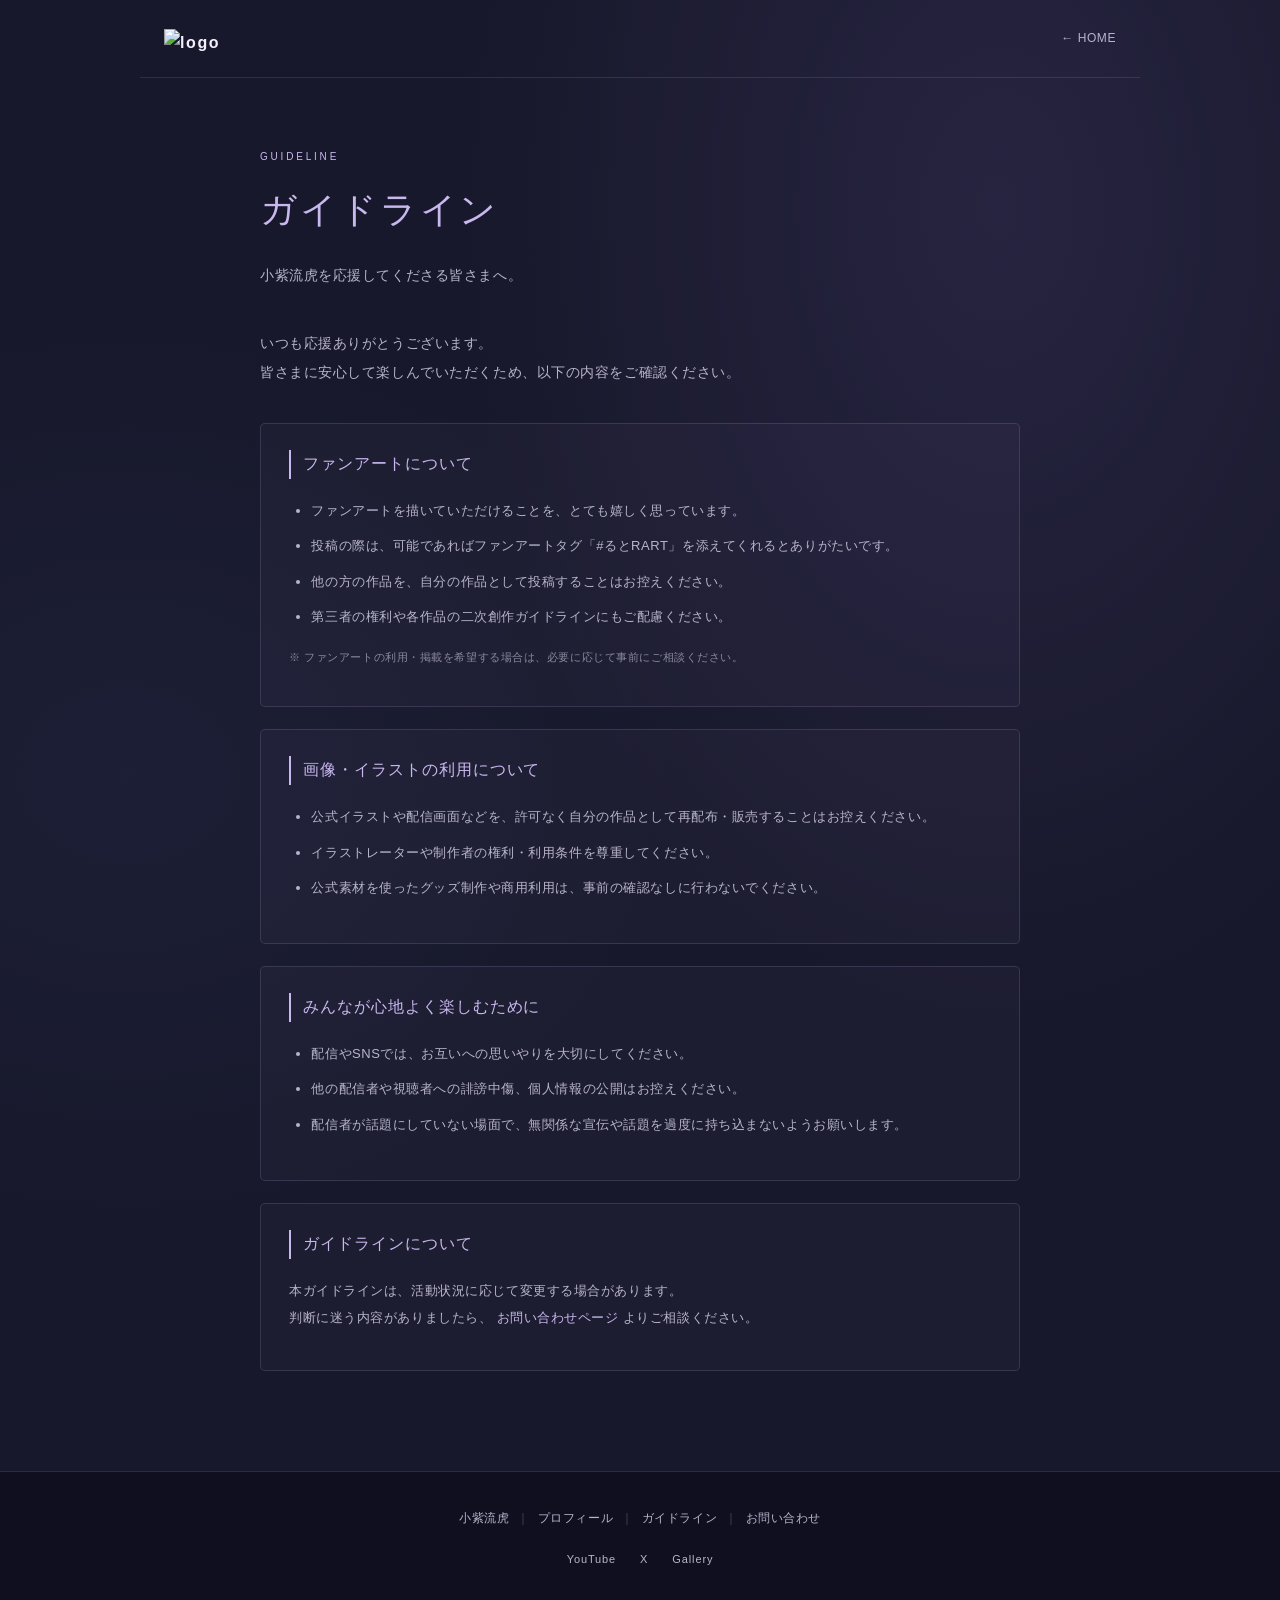
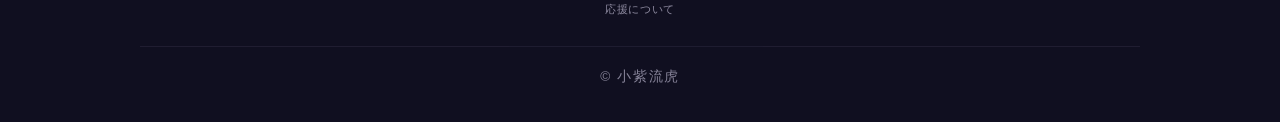
==== guideline.html @ 5c99eb88 "Upload homepage files" ====
<!DOCTYPE html>
<html lang="ja">
<head>
  <meta charset="UTF-8">
  <meta name="viewport" content="width=device-width, initial-scale=1.0">
  <title>ガイドライン｜小紫流虎</title>
  <link rel="stylesheet" href="style.css">
  <link rel="stylesheet" href="subpages.css">
</head>
<body>

<header class="subpage-header">
    <a class="brand" href="#home" aria-label="小紫流虎 トップ">
        <span><img class="name-logo-header" src="images/komurasaki_rogo_touka.png" alt="logo"></span>
    </a>
    <a href="index.html" class="back-home">← HOME</a>
</header>

<main class="subpage-main">
  <p class="page-en-title">GUIDELINE</p>
  <h1>ガイドライン</h1>
  <p class="page-lead">
    小紫流虎を応援してくださる皆さまへ。
  </p>

  <p class="page-intro">
    いつも応援ありがとうございます。<br>
    皆さまに安心して楽しんでいただくため、以下の内容をご確認ください。
  </p>

  <section class="page-panel">
    <h2>ファンアートについて</h2>
    <ul>
      <li>ファンアートを描いていただけることを、とても嬉しく思っています。</li>
      <li>投稿の際は、可能であればファンアートタグ「#るとRART」を添えてくれるとありがたいです。</li>
      <li>他の方の作品を、自分の作品として投稿することはお控えください。</li>
      <li>第三者の権利や各作品の二次創作ガイドラインにもご配慮ください。</li>
    </ul>
    <p class="page-note">
      ※ ファンアートの利用・掲載を希望する場合は、必要に応じて事前にご相談ください。
    </p>
  </section>

  <!-- <section class="page-panel">
    <h2>配信の切り抜きについて</h2>
    <p>
      切り抜き動画の投稿を検討される場合は、
      配信元が分かるリンクやクレジットを添えてください。
    </p>
    <ul>
      <li>誤解を招く編集や、発言の趣旨を大きく変える編集はお控えください。</li>
      <li>他の出演者や視聴者のプライバシーに配慮してください。</li>
      <li>ゲーム・音楽など、第三者の権利がある素材は各権利元のルールを確認してください。</li>
    </ul>
    <p class="page-note">
      ※ 切り抜きの公開を正式に許可する範囲は、
      公開前に活動方針に合わせて明記してください。
    </p>
  </section> -->

  <section class="page-panel">
    <h2>画像・イラストの利用について</h2>
    <ul>
      <li>公式イラストや配信画面などを、許可なく自分の作品として再配布・販売することはお控えください。</li>
      <li>イラストレーターや制作者の権利・利用条件を尊重してください。</li>
      <li>公式素材を使ったグッズ制作や商用利用は、事前の確認なしに行わないでください。</li>
    </ul>
  </section>

  <section class="page-panel">
    <h2>みんなが心地よく楽しむために</h2>
    <ul>
      <li>配信やSNSでは、お互いへの思いやりを大切にしてください。</li>
      <li>他の配信者や視聴者への誹謗中傷、個人情報の公開はお控えください。</li>
      <li>配信者が話題にしていない場面で、無関係な宣伝や話題を過度に持ち込まないようお願いします。</li>
    </ul>
  </section>

  <section class="page-panel">
    <h2>ガイドラインについて</h2>
    <p>
      本ガイドラインは、活動状況に応じて変更する場合があります。<br>
      判断に迷う内容がありましたら、
      <a class="page-link" href="contact.html">お問い合わせページ</a>
      よりご相談ください。
    </p>
  </section>
</main>

<footer class="site-footer">
  <div class="footer-inner">
    <!-- <p class="footer-heading">FOOTER</p> -->
    <nav class="footer-main-nav" aria-label="サイトメニュー">
      <a href="index.html">小紫流虎</a><span>｜</span>
      <a href="index.html#profile">プロフィール</a><span>｜</span>
      <a href="guideline.html">ガイドライン</a><span>｜</span>
      <a href="contact.html">お問い合わせ</a>
    </nav>
    <nav class="footer-sns-nav" aria-label="SNS・ギャラリー">
      <a href="YouTubeのURL" target="_blank" rel="noopener noreferrer">YouTube</a>
      <a href="XのURL" target="_blank" rel="noopener noreferrer">X</a>
      <a href="gallery.html">Gallery</a>
    </nav>
    <div class="footer-support">
      <a href="support.html">応援について</a>
    </div>
    <p class="footer-copyright">© 小紫流虎</p>
  </div>
</footer>

</body>
</html>
---- style.css ----
@charset "UTF-8";

:root {
  --night: #17182b;
  --night-deep: #10111f;
  --panel: rgba(34, 35, 60, .76);
  --lavender: #c9b8ee;
  --lavender-bright: #e7dcff;
  --silver: #d6d4e5;
  --text: #f4f0fb;
  --muted: #b8b4cb;
  --line: rgba(210, 198, 241, .22);
  --accent: #9681c7;
}

* { box-sizing: border-box; }
html { scroll-behavior: smooth; scroll-padding-top: 88px; }
body {
  margin: 0;
  color: var(--text);
  background:
    radial-gradient(ellipse at 78% 12%, rgba(102, 84, 150, .2), transparent 34rem),
    radial-gradient(ellipse at 10% 45%, rgba(61, 72, 120, .14), transparent 35rem),
    var(--night);
  font-family: "Yu Gothic", "Hiragino Kaku Gothic ProN", Meiryo, sans-serif;
  line-height: 1.8;
  letter-spacing: .035em;
}
a { color: inherit; text-decoration: none; }
button, a { -webkit-tap-highlight-color: transparent; }
a:focus-visible, button:focus-visible { outline: 2px solid var(--lavender-bright); outline-offset: 4px; }
.stars {
  position: fixed; inset: 0; pointer-events: none; z-index: -1; opacity: .35;
  background-image:
    radial-gradient(1px 1px at 8% 17%, #fff 98%, transparent),
    radial-gradient(1px 1px at 72% 8%, #fff 98%, transparent),
    radial-gradient(1.5px 1.5px at 87% 37%, #e4d8ff 98%, transparent),
    radial-gradient(1px 1px at 33% 62%, #fff 98%, transparent),
    radial-gradient(1px 1px at 15% 82%, #fff 98%, transparent),
    radial-gradient(1px 1px at 61% 73%, #e4d8ff 98%, transparent);
}
.section-wrap { width: min(1100px, calc(100% - 48px)); margin-inline: auto; }
.site-header {
  position: sticky; top: 0; z-index: 20;
  display: flex; justify-content: space-between; align-items: center; gap: 24px;
  padding: 16px max(24px, calc((100vw - 1100px) / 2));
  background: rgba(18, 19, 35, .88); border-bottom: 1px solid var(--line);
  backdrop-filter: blur(16px);
}
.brand { display: inline-flex; align-items: center; gap: 10px; font-weight: 700; letter-spacing: .1em; }
.brand-mark { color: var(--lavender); font-size: 1.9rem; line-height: 1; }
.brand small { display: block; color: var(--muted); font-size: .58rem; letter-spacing: .18em; font-weight: 400; }
.site-nav { display: flex; gap: clamp(14px, 3vw, 34px); }
.site-nav a { color: var(--muted); font-size: .75rem; letter-spacing: .14em; transition: color .2s; }
.site-nav a:hover { color: var(--lavender-bright); }
.menu-toggle { display: none; color: var(--text); background: none; border: 1px solid var(--line); padding: 8px 12px; border-radius: 8px; }

.hero {
  min-height: 650px; padding-block: 76px 88px; display: grid; grid-template-columns: 1.05fr .95fr;
  align-items: center; gap: 36px; position: relative;
}
.eyebrow, .mini-label { color: var(--lavender); font-size: .72rem; letter-spacing: .22em; margin: 0 0 12px; }
.hero h1 { font-size: clamp(3rem, 7vw, 5.8rem); line-height: 1.15; letter-spacing: .12em; margin: 0; font-weight: 500; text-shadow: 0 0 36px rgba(201,184,238,.18); }
.readings { margin: 16px 0 0; color: var(--silver); letter-spacing: .12em; }
.readings span { color: var(--accent); padding-inline: 5px; }
.ornament { color: var(--accent); font-size: .82rem; letter-spacing: .15em; margin: 25px 0; }
.hero-lead { font-size: clamp(1.2rem, 2.4vw, 1.65rem); margin: 0 0 10px; }
.hero-text { color: var(--muted); margin: 0; }
.hero-actions { display: flex; flex-wrap: wrap; gap: 12px; margin-top: 28px; }
.button { display: inline-flex; justify-content: center; align-items: center; min-height: 46px; padding: 11px 20px; border-radius: 7px; font-size: .85rem; transition: transform .2s, background .2s, border-color .2s; }
.button:hover { transform: translateY(-2px); }
.button-primary { color: #171529; background: var(--lavender); border: 1px solid var(--lavender); }
.button-primary:hover { background: var(--lavender-bright); }
.button-ghost { border: 1px solid var(--line); color: var(--text); }
.button-ghost:hover { border-color: var(--lavender); }
.hero-art { min-height: 420px; position: relative; display: grid; place-items: center; isolation: isolate; }
.hero-art::before { content: ""; position: absolute; width: 76%; aspect-ratio: 1; border-radius: 50%; background: radial-gradient(circle, rgba(132,112,183,.19), rgba(132,112,183,.02) 68%, transparent 70%); z-index: -1; }
.moon { position: absolute; width: 104px; height: 104px; right: 12%; top: 5%; border-radius: 50%; background: #eee8ff; box-shadow: 0 0 40px rgba(220,210,255,.25); opacity: .9; }
.moon::after { content: ""; position: absolute; width: 100px; height: 100px; border-radius: 50%; background: var(--night); top: -13px; left: 24px; }
.art-placeholder {
  width: min(320px, 80%); min-height: 360px; padding: 28px; border: 1px solid rgba(216,204,247,.4);
  border-radius: 48% 48% 18px 18px; background: linear-gradient(155deg, rgba(122,105,164,.3), rgba(24,26,48,.75) 65%);
  box-shadow: 0 24px 80px rgba(0,0,0,.18), inset 0 0 40px rgba(202,185,238,.06);
  display: flex; flex-direction: column; align-items: center; justify-content: center; text-align: center; gap: 10px;
}
.placeholder-icon { font-size: 3rem; color: var(--lavender); }
.art-placeholder strong { font-size: .72rem; letter-spacing: .17em; }
.art-placeholder span:last-child { font-size: .75rem; color: var(--muted); }
.hero-art img { position: relative; z-index: 2; max-height: 520px; max-width: 100%; object-fit: contain; filter: drop-shadow(0 16px 35px rgba(0,0,0,.3)); }
.orbit { position: absolute; width: 95%; height: 60%; border: 1px solid rgba(202,185,238,.18); border-radius: 50%; transform: rotate(-28deg); z-index: -1; }
.orbit-two { width: 82%; height: 72%; transform: rotate(32deg); border-color: rgba(202,185,238,.1); }
.floating-star { position: absolute; color: var(--lavender-bright); }
.star-one { top: 26%; left: 8%; font-size: 1.5rem; }
.star-two { right: 8%; bottom: 20%; font-size: 2rem; }
.scroll-cue { position: absolute; bottom: 24px; left: 0; display: flex; align-items: center; gap: 12px; font-size: .62rem; letter-spacing: .2em; color: var(--muted); }
.scroll-cue span { display: inline-block; width: 34px; height: 1px; background: var(--accent); }

.content-section { padding-block: 84px; border-top: 1px solid var(--line); }
.section-heading { text-align: center; margin-bottom: 36px; }
.section-heading h2 { font-size: clamp(1.55rem, 3vw, 2.3rem); font-weight: 500; letter-spacing: .08em; margin: 0 0 8px; }
.section-heading > p:last-child { color: var(--muted); font-size: .9rem; margin: 0; }
.glass-card { background: var(--panel); border: 1px solid var(--line); border-radius: 14px; }
.profile-card { display: grid; grid-template-columns: 150px 1fr; align-items: center; gap: 28px; max-width: 820px; margin: auto; padding: 32px; }
.profile-symbol { width: 130px; aspect-ratio: 1; border-radius: 50%; display: grid; place-items: center; color: var(--lavender-bright); font-size: 4rem; background: radial-gradient(circle, rgba(153,130,199,.28), rgba(153,130,199,.04) 68%); border: 1px solid var(--line); }
.profile-card h3 { font-size: 1.5rem; margin: 0 0 10px; font-weight: 500; }
.profile-card p:not(.mini-label) { color: var(--muted); margin: 0; }
/* .profile-icon { width: 120px; height: 120px; border-radius: 50%; overflow: hidden; flex-shrink: 0; } */
/* .profile-icon img { width: 100%; height: 100%; object-fit: cover; display: block; } */
.profile-icon { width: 120px; height: 120px; border-radius: 50%; overflow: hidden; border: 2px solid #c7a8e8; box-sizing: border-box; aspect-ratio: 1 / 1; }
.profile-icon img { width: 100%; height: 100%; object-fit: cover; object-position: center; }
.subtle { font-size: .85rem; color: var(--muted); }
.tag-list { display: flex; flex-wrap: wrap; gap: 8px; margin-top: 18px; }
.tag-list span { border: 1px solid var(--line); color: var(--lavender-bright); padding: 4px 10px; border-radius: 999px; font-size: .72rem; }
/* .three-cards { display: grid; grid-template-columns: repeat(3, 1fr); gap: 18px; } */
.three-cards { display: grid; grid-template-columns: repeat(4, minmax(0, 1fr)); gap: 18px; }
.info-card { min-width: 0; padding: 26px; border: 1px solid var(--line); border-radius: 12px; background: rgba(35, 36, 61, .48); transition: transform .2s, border-color .2s; }
.info-card:hover { transform: translateY(-4px); border-color: rgba(201, 184, 238, .55); }
.card-icon { color: var(--lavender); font-size: 2rem; margin-bottom: 12px; }
.info-card h3 { margin: 0 0 8px; font-weight: 500; }
.info-card p:last-child { color: var(--muted); font-size: .88rem; margin-bottom: 0; }
.info-card { padding: 26px; border: 1px solid var(--line); border-radius: 12px; background: rgba(35,36,61,.48); transition: transform .2s, border-color .2s; }
.info-card:hover { transform: translateY(-4px); border-color: rgba(201,184,238,.55); }
.card-icon { color: var(--lavender); font-size: 2rem; margin-bottom: 12px; }
.info-card h3 { margin: 0 0 8px; font-weight: 500; }
.info-card p:last-child { color: var(--muted); font-size: .88rem; margin-bottom: 0; }
.center-action { text-align: center; margin-top: 28px; }
.note, .small-print { color: var(--muted); font-size: .75rem; text-align: center; margin-top: 20px; }
.gallery-grid { display: grid; grid-template-columns: 1.25fr 1fr 1fr; gap: 16px; }
.gallery-item p { color: var(--muted); font-size: .82rem; margin: 9px 0 0; }
.gallery-placeholder { min-height: 220px; border-radius: 10px; border: 1px solid var(--line); background: linear-gradient(145deg, rgba(124,106,166,.28), rgba(28,29,51,.9)); display: flex; flex-direction: column; align-items: center; justify-content: center; gap: 12px; color: var(--lavender-bright); }
.gallery-placeholder span { font-size: 2.8rem; }
.gallery-placeholder small { font-size: .65rem; letter-spacing: .2em; }
.gallery-large .gallery-placeholder { min-height: 270px; }
.gallery-image { width: 100%; height: 240px; object-fit: cover; border-radius: 10px; }
.gallery-link { display: flex; align-items: center; gap: 20px; padding: 18px; color: inherit; text-decoration: none; background: rgba(35, 29, 51, 0.72); border: 1px solid rgba(199, 168, 232, 0.35); border-radius: 16px;  transition: background 0.25s ease,  border-color 0.25s ease,  transform 0.25s ease; }
.gallery-link:hover { background: rgba(55, 43, 75, 0.9); border-color: #c7a8e8; transform: translateY(-3px); }
.gallery-link-icon { display: block; flex: 0 0 100px; width: 100px; aspect-ratio: 1 / 1; overflow: hidden; border-radius: 12px; background: #292238; }
.gallery-link-icon img { display: block; width: 100%; height: 100%; object-fit: cover; object-position: -10% center; }
.gallery-link-text { display: flex; flex-direction: column; gap: 5px; }
.gallery-link-subtitle { color: #c7a8e8; font-size: 0.7rem; letter-spacing: 0.16em; }
.gallery-link-title { font-size: 1.5rem; font-weight: 700; letter-spacing: 0.12em; }
.gallery-link-description { color: #c5bfd3; font-size: 0.9rem; }
.gallery-link-action { margin-top: 8px; color: #d8b9f5; font-size: 0.75rem; letter-spacing: 0.1em; }

@media (max-width: 480px) {
  .gallery-link { gap: 12px;  padding: 12px; }
  .gallery-link-icon { flex-basis: 78px; width: 78px; }
  .gallery-link-title { font-size: 1.25rem; }
}

.name-logo { width: 100%; height: 210px; object-fit: cover; }
.name-logo-header { width: 100%; height: 50px; object-fit: cover; transform: translateY(5px); }
.link-list { max-width: 680px; margin: auto; display: grid; gap: 12px; }
.link-list a { display: flex; align-items: center; gap: 16px; padding: 18px 20px; background: var(--panel); border: 1px solid var(--line); border-radius: 10px; transition: border-color .2s, transform .2s; }
.link-list a:hover { border-color: var(--lavender); transform: translateX(3px); }
.link-icon { width: 42px; height: 42px; border-radius: 50%; background: rgba(201,184,238,.12); display: grid; place-items: center; color: var(--lavender-bright); }
.link-list a > span:nth-child(2) { flex: 1; }
.link-list strong, .link-list small { display: block; }
.link-list small { color: var(--muted); font-size: .75rem; }
.link-arrow { color: var(--lavender); }
.site-footer { padding: 48px 24px 34px; text-align: center; border-top: 1px solid var(--line); background: rgba(13,14,26,.3); }
.footer-moon { color: var(--lavender); font-size: 2rem; }
.site-footer p { margin: 8px 0; letter-spacing: .12em; font-size: .85rem; }
.site-footer p span { color: var(--accent); }
.site-footer small { color: var(--muted); font-size: .7rem; }



@media (max-width: 760px) {
  .section-wrap { width: min(100% - 32px, 560px); }
  .site-header { padding: 12px 16px; flex-wrap: wrap; }
  .menu-toggle { display: block; }
  .site-nav { display: none; order: 3; width: 100%; flex-direction: column; gap: 0; padding-top: 8px; }
  .site-nav.is-open { display: flex; }
  .site-nav a { padding: 11px 4px; border-top: 1px solid var(--line); }
  .hero { min-height: auto; padding-block: 64px 70px; grid-template-columns: 1fr; gap: 16px; }
  .hero-copy { text-align: center; }
  .hero h1 { font-size: clamp(3rem, 14vw, 4.5rem); }
  .hero-actions { justify-content: center; }
  .hero-art { min-height: 330px; grid-row: 1; }
  .art-placeholder { min-height: 300px; }
  .moon { width: 76px; height: 76px; right: 10%; }
  .moon::after { width: 74px; height: 74px; left: 18px; top: -10px; }
  .scroll-cue { bottom: 20px; left: 50%; transform: translateX(-50%); white-space: nowrap; }
  .content-section { padding-block: 62px; }
  .profile-card { grid-template-columns: 1fr; text-align: center; padding: 24px; }
  .profile-symbol { width: 100px; margin: auto; font-size: 3rem; }
  .tag-list { justify-content: center; }
  /* .three-cards { grid-template-columns: 1fr; } */
  .three-cards { grid-template-columns: repeat(2, minmax(0, 1fr)); }
  .info-card { padding: 22px; }
  .gallery-grid { grid-template-columns: 1fr 1fr; }
  .gallery-large { grid-column: 1 / -1; }
  .gallery-placeholder, .gallery-large .gallery-placeholder { min-height: 190px; }
  .desktop-only { display: none; }
}
@media (prefers-reduced-motion: reduce) {
  html { scroll-behavior: auto; }
  *, *::before, *::after { transition-duration: .01ms !important; animation-duration: .01ms !important; }
}

/* Footer */

.site-footer { margin-top: 80px; padding: 36px 20px 24px; background: #100f20; border-top: 1px solid rgba(190, 174, 224, 0.18); text-align: center; }
.footer-inner { max-width: 1000px; margin: 0 auto; }
.footer-heading { margin: 0 0 22px; color: var(--lavender); font-size: 11px; letter-spacing: 0.3em; }

/* メインメニュー */
.footer-main-nav { display: flex; justify-content: center; align-items: center; flex-wrap: wrap; gap: 8px; margin-bottom: 20px; font-size: 12px; }
.footer-main-nav a { color: var(--muted); text-decoration: none; transition: color 0.2s; }
.footer-main-nav span { color: rgba(190, 174, 224, 0.35); }
.footer-main-nav a:hover,
.footer-sns-nav a:hover,
.footer-support a:hover { color: var(--lavender); }

/* SNS・Gallery */
.footer-sns-nav { display: flex; justify-content: center; flex-wrap: wrap; gap: 24px; margin-bottom: 24px; }
.footer-sns-nav a { color: var(--muted); font-size: 11px; letter-spacing: 0.08em; text-decoration: none; transition: color 0.2s; }

/* 控えめな応援リンク */
.footer-support { margin-bottom: 24px; }
.footer-support a { color: var(--muted); font-size: 11px; text-decoration: none; opacity: 0.75; transition: color 0.2s, opacity 0.2s; }
.footer-support a:hover { opacity: 1; text-decoration: underline; }

/* コピーライト */
.footer-copyright { margin: 0; padding-top: 18px; border-top: 1px solid rgba(190, 174, 224, 0.12); color: var(--muted); font-size: 10px; letter-spacing: 0.06em; opacity: 0.7; }

@media (max-width: 480px) {
  .site-footer { margin-top: 56px; padding: 30px 16px 20px; }
  .footer-main-nav { gap: 7px; font-size: 11px; }
  .footer-sns-nav { gap: 20px; }
}
---- subpages.css ----
/* Subpages: Contact / Guideline / Support */

.subpage-header {
  max-width: 1000px;
  margin: 0 auto;
  padding: 24px;
  display: flex;
  justify-content: space-between;
  align-items: center;
  gap: 16px;
  border-bottom: 1px solid rgba(190, 174, 224, 0.15);
}

.subpage-logo {
  color: var(--lavender);
  font-size: 18px;
  letter-spacing: 0.12em;
  text-decoration: none;
}

.back-home {
  color: var(--muted);
  font-size: 12px;
  text-decoration: none;
}

.back-home:hover {
  color: var(--lavender);
}

.subpage-main {
  width: min(760px, calc(100% - 40px));
  margin: 70px auto 100px;
}

.page-en-title {
  margin: 0 0 12px;
  color: var(--lavender);
  font-size: 10px;
  letter-spacing: 0.28em;
}

.subpage-main h1 {
  margin: 0;
  color: var(--lavender);
  font-size: clamp(26px, 5vw, 36px);
  font-weight: 500;
  letter-spacing: 0.08em;
}

.page-lead {
  margin: 18px 0 40px;
  color: var(--muted);
  line-height: 2;
  font-size: 14px;
}

.page-intro {
  margin-bottom: 36px;
  color: var(--muted);
  font-size: 14px;
  line-height: 2.1;
}

.page-panel {
  margin-top: 22px;
  padding: 26px 28px;
  border: 1px solid rgba(190, 174, 224, 0.17);
  border-radius: 5px;
  background: rgba(190, 174, 224, 0.035);
}

.page-panel h2 {
  margin: 0 0 18px;
  padding-left: 12px;
  border-left: 2px solid var(--lavender);
  color: var(--lavender);
  font-size: 16px;
  font-weight: 500;
  letter-spacing: 0.06em;
}

.page-panel p,
.page-panel li {
  color: var(--muted);
  font-size: 13px;
  line-height: 2.1;
}

.page-panel p + p {
  margin-top: 14px;
}

.page-panel ul {
  padding-left: 1.4em;
}

.page-panel li + li {
  margin-top: 8px;
}

.page-link {
  color: var(--lavender);
  text-underline-offset: 4px;
  overflow-wrap: anywhere;
}

.page-note {
  opacity: 0.7;
  font-size: 11px !important;
}

.support-message {
  padding: 30px;
}

.support-option {
  text-align: center;
}

.support-option .page-en-title {
  margin-bottom: 10px;
}

.support-option h2 {
  display: inline-block;
  padding-left: 0;
  border-left: none;
}

.support-button {
  display: inline-block;
  margin-top: 18px;
  padding: 12px 26px;
  border: 1px solid rgba(190, 174, 224, 0.4);
  border-radius: 3px;
  color: var(--lavender);
  text-decoration: none;
  font-size: 13px;
  transition: background 0.2s, border-color 0.2s;
}

.support-button:hover {
  background: rgba(190, 174, 224, 0.09);
  border-color: var(--lavender);
}

.support-closing {
  margin-top: 36px;
  color: var(--muted);
  text-align: center;
  font-size: 13px;
  line-height: 2.2;
}

@media (max-width: 600px) {
  .subpage-header {
    padding: 20px;
  }

  .subpage-main {
    margin-top: 46px;
    margin-bottom: 64px;
  }

  .page-panel {
    padding: 22px 20px;
  }

  .support-message {
    padding: 24px 20px;
  }
}
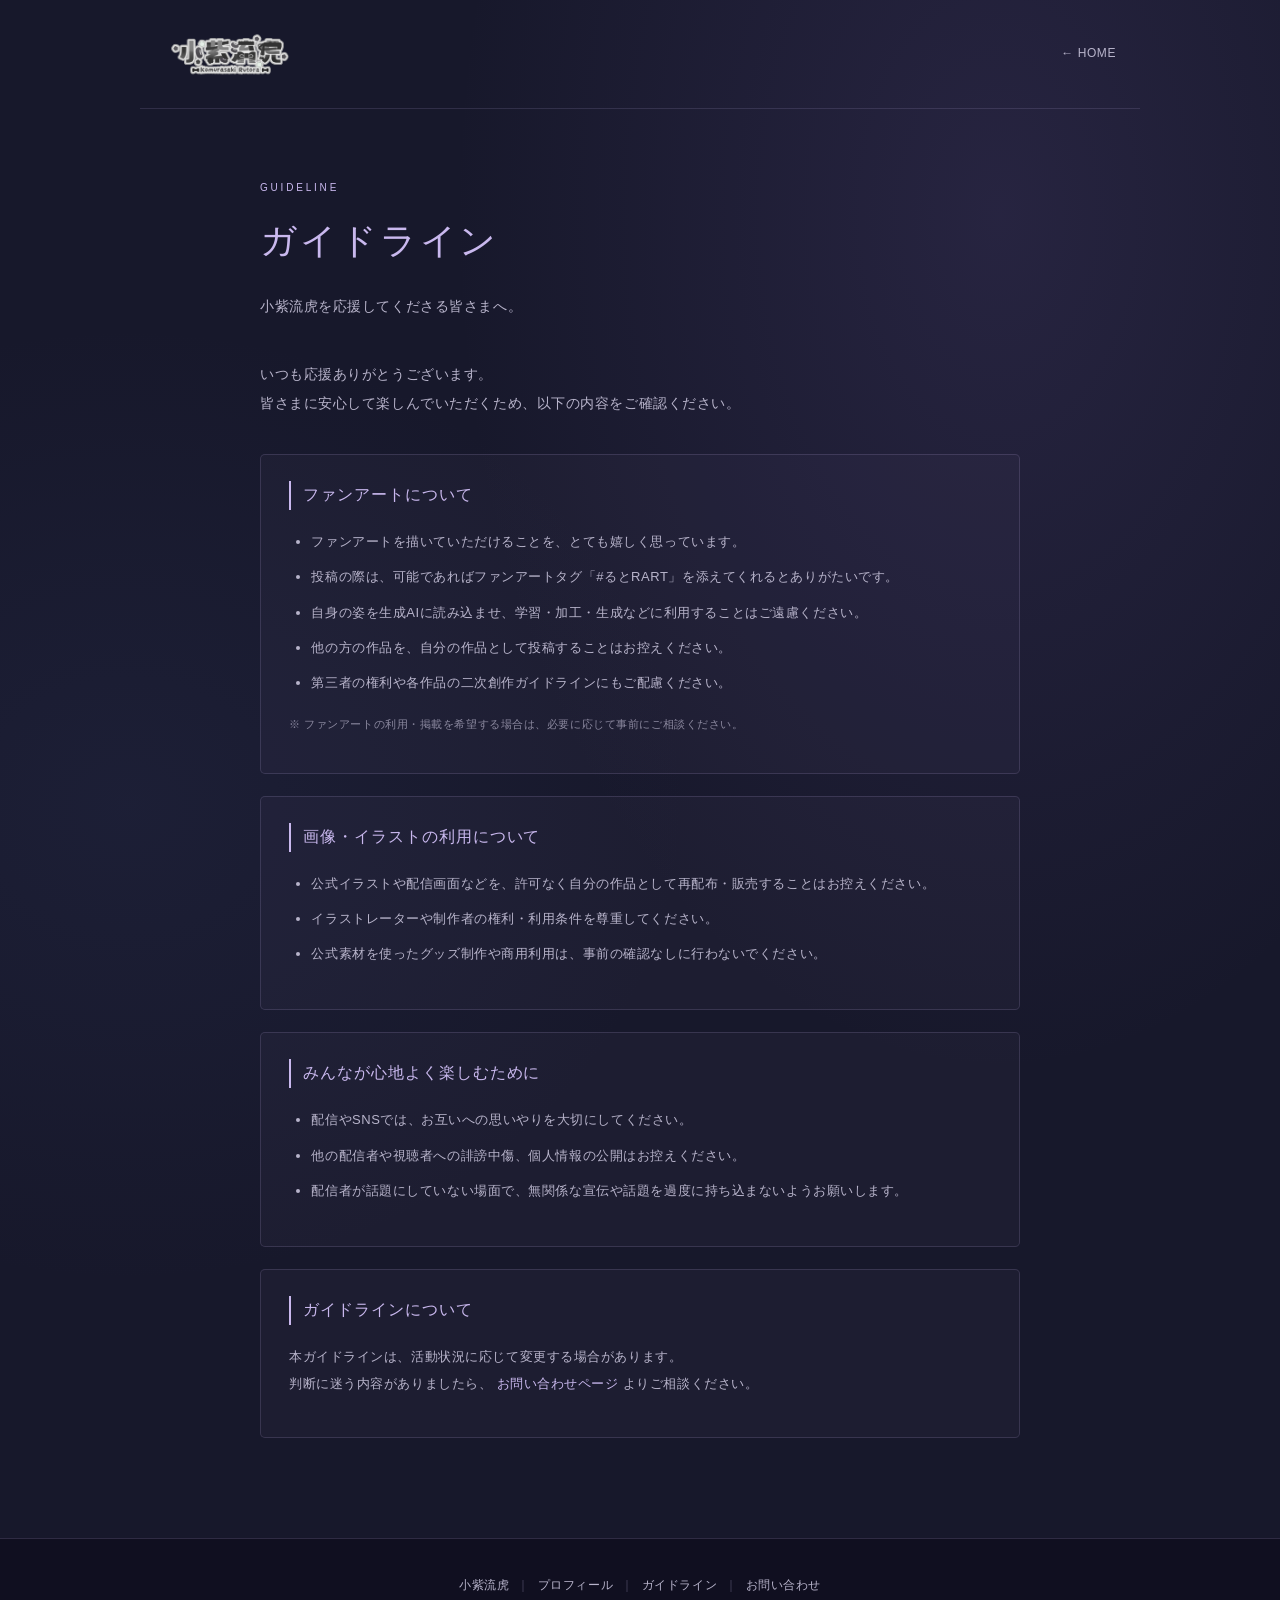
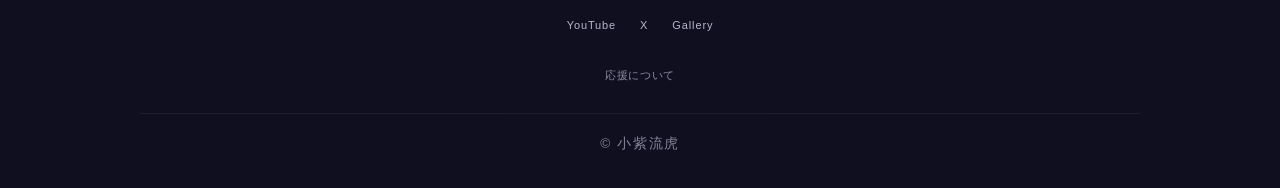
==== commit 7cbdd06c: "guideline file update" ====
--- a/guideline.html
+++ b/guideline.html
@@ -34,6 +34,7 @@
     <ul>
       <li>ファンアートを描いていただけることを、とても嬉しく思っています。</li>
       <li>投稿の際は、可能であればファンアートタグ「#るとRART」を添えてくれるとありがたいです。</li>
+      <li>自身の姿を生成AIに読み込ませ、学習・加工・生成などに利用することはご遠慮ください。</li>
       <li>他の方の作品を、自分の作品として投稿することはお控えください。</li>
       <li>第三者の権利や各作品の二次創作ガイドラインにもご配慮ください。</li>
     </ul>
